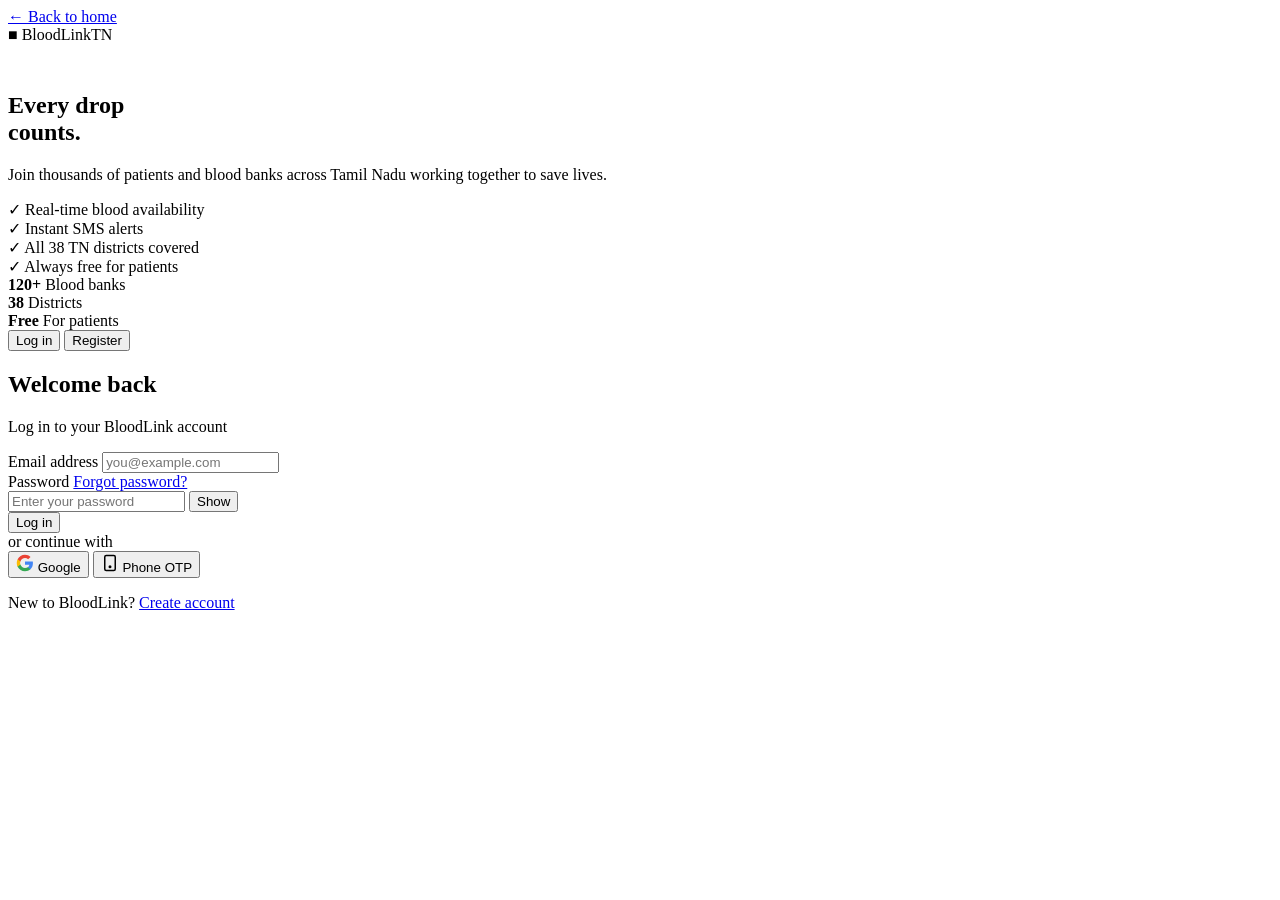
==== register.html @ 97893dd9 "Add files via upload" ====
<!DOCTYPE html>
<html lang="en">
<head>
  <meta charset="UTF-8"/>
  <meta name="viewport" content="width=device-width, initial-scale=1.0"/>
  <title>Login / Register — BloodLink TN</title>
  <link rel="stylesheet" href="../css/style.css"/>
  <link rel="stylesheet" href="../css/auth.css"/>
  <link href="https://fonts.googleapis.com/css2?family=Sora:wght@300;400;500;600;700&family=Space+Mono:wght@400;700&display=swap" rel="stylesheet"/>
</head>
<body class="auth-body">

  <!-- Back to home -->
  <a href="../index.html" class="auth-back">
    ← Back to home
  </a>

  <div class="auth-wrapper">

    <!-- ── LEFT PANEL (branding) ── -->
    <div class="auth-left">
      <div class="auth-left-inner">
        <div class="nav-logo" style="margin-bottom:48px">
          <span class="logo-drop">&#9632;</span>
          <span class="logo-text">BloodLink<span class="logo-tn">TN</span></span>
        </div>
        <h2 class="auth-tagline">Every drop<br/>counts.</h2>
        <p class="auth-sub">Join thousands of patients and blood banks across Tamil Nadu working together to save lives.</p>

        <div class="auth-features">
          <div class="auth-feature">
            <span class="feature-icon">&#10003;</span>
            <span>Real-time blood availability</span>
          </div>
          <div class="auth-feature">
            <span class="feature-icon">&#10003;</span>
            <span>Instant SMS alerts</span>
          </div>
          <div class="auth-feature">
            <span class="feature-icon">&#10003;</span>
            <span>All 38 TN districts covered</span>
          </div>
          <div class="auth-feature">
            <span class="feature-icon">&#10003;</span>
            <span>Always free for patients</span>
          </div>
        </div>

        <div class="auth-stats-mini">
          <div>
            <strong>120+</strong>
            <span>Blood banks</span>
          </div>
          <div>
            <strong>38</strong>
            <span>Districts</span>
          </div>
          <div>
            <strong>Free</strong>
            <span>For patients</span>
          </div>
        </div>
      </div>
    </div>

    <!-- ── RIGHT PANEL (form) ── -->
    <div class="auth-right">
      <div class="auth-card">

        <!-- Tab switcher -->
        <div class="auth-tabs">
          <button class="auth-tab active" id="tabLogin" onclick="showTab('login')">Log in</button>
          <button class="auth-tab" id="tabRegister" onclick="showTab('register')">Register</button>
        </div>

        <!-- ══════════════════════════════
             LOGIN FORM
        ══════════════════════════════ -->
        <div id="formLogin">
          <div class="form-header">
            <h2>Welcome back</h2>
            <p>Log in to your BloodLink account</p>
          </div>

          <form id="loginForm" novalidate>

            <div class="form-group">
              <label for="loginEmail">Email address</label>
              <input
                type="email"
                id="loginEmail"
                name="email"
                placeholder="you@example.com"
                autocomplete="email"
              />
              <span class="field-error" id="loginEmailErr"></span>
            </div>

            <div class="form-group">
              <label for="loginPassword">
                Password
                <a href="#" class="label-link">Forgot password?</a>
              </label>
              <div class="input-wrap">
                <input
                  type="password"
                  id="loginPassword"
                  name="password"
                  placeholder="Enter your password"
                  autocomplete="current-password"
                />
                <button type="button" class="toggle-pw" onclick="togglePassword('loginPassword', this)">Show</button>
              </div>
              <span class="field-error" id="loginPasswordErr"></span>
            </div>

            <div id="loginAlert" class="form-alert" style="display:none"></div>

            <button type="submit" class="btn-submit" id="loginBtn">
              <span class="btn-text">Log in</span>
              <span class="btn-loader" style="display:none">...</span>
            </button>

          </form>

          <div class="auth-divider"><span>or continue with</span></div>

          <div class="social-btns">
            <button class="social-btn" onclick="alert('Google login — connect to Firebase Auth in backend step')">
              <svg viewBox="0 0 24 24" width="18" height="18"><path d="M22.56 12.25c0-.78-.07-1.53-.2-2.25H12v4.26h5.92c-.26 1.37-1.04 2.53-2.21 3.31v2.77h3.57c2.08-1.92 3.28-4.74 3.28-8.09z" fill="#4285F4"/><path d="M12 23c2.97 0 5.46-.98 7.28-2.66l-3.57-2.77c-.98.66-2.23 1.06-3.71 1.06-2.86 0-5.29-1.93-6.16-4.53H2.18v2.84C3.99 20.53 7.7 23 12 23z" fill="#34A853"/><path d="M5.84 14.09c-.22-.66-.35-1.36-.35-2.09s.13-1.43.35-2.09V7.07H2.18C1.43 8.55 1 10.22 1 12s.43 3.45 1.18 4.93l2.85-2.22.81-.62z" fill="#FBBC05"/><path d="M12 5.38c1.62 0 3.06.56 4.21 1.64l3.15-3.15C17.45 2.09 14.97 1 12 1 7.7 1 3.99 3.47 2.18 7.07l3.66 2.84c.87-2.6 3.3-4.53 6.16-4.53z" fill="#EA4335"/></svg>
              Google
            </button>
            <button class="social-btn" onclick="alert('Phone OTP — connect to MSG91 in backend step')">
              <svg viewBox="0 0 24 24" width="18" height="18" fill="none" stroke="currentColor" stroke-width="2"><rect x="5" y="2" width="14" height="20" rx="2"/><circle cx="12" cy="17" r="1" fill="currentColor"/></svg>
              Phone OTP
            </button>
          </div>

          <p class="auth-switch">
            New to BloodLink? <a href="#" onclick="showTab('register')">Create account</a>
          </p>
        </div>

        <!-- ══════════════════════════════
             REGISTER FORM
        ══════════════════════════════ -->
        <div id="formRegister" style="display:none">
          <div class="form-header">
            <h2>Create account</h2>
            <p>Join BloodLink TN — it's free</p>
          </div>

          <!-- Role selection -->
          <div class="role-select-group">
            <p class="role-select-label">I am registering as:</p>
            <div class="role-options">
              <label class="role-option">
                <input type="radio" name="role" value="patient" checked/>
                <div class="role-option-box">
                  <span class="role-option-icon">P</span>
                  <span class="role-option-title">Patient</span>
                  <span class="role-option-desc">Find blood</span>
                </div>
              </label>
              <label class="role-option">
                <input type="radio" name="role" value="bloodbank"/>
                <div class="role-option-box">
                  <span class="role-option-icon" style="background:#FFF0EF;color:#E8221A">B</span>
                  <span class="role-option-title">Blood bank</span>
                  <span class="role-option-desc">Manage stock</span>
                </div>
              </label>
              <label class="role-option">
                <input type="radio" name="role" value="hospital"/>
                <div class="role-option-box">
                  <span class="role-option-icon" style="background:#EDFDF5;color:#0D7A4A">H</span>
                  <span class="role-option-title">Hospital</span>
                  <span class="role-option-desc">Place requests</span>
                </div>
              </label>
            </div>
          </div>

          <form id="registerForm" novalidate>

            <div class="form-row">
              <div class="form-group">
                <label for="regFirstName">First name</label>
                <input type="text" id="regFirstName" placeholder="Arun" autocomplete="given-name"/>
                <span class="field-error" id="regFirstNameErr"></span>
              </div>
              <div class="form-group">
                <label for="regLastName">Last name</label>
                <input type="text" id="regLastName" placeholder="Kumar" autocomplete="family-name"/>
                <span class="field-error" id="regLastNameErr"></span>
              </div>
            </div>

            <div class="form-group" id="orgNameGroup" style="display:none">
              <label for="regOrgName">Organisation name</label>
              <input type="text" id="regOrgName" placeholder="Salem Government Blood Bank"/>
              <span class="field-error" id="regOrgNameErr"></span>
            </div>

            <div class="form-group">
              <label for="regEmail">Email address</label>
              <input type="email" id="regEmail" placeholder="you@example.com" autocomplete="email"/>
              <span class="field-error" id="regEmailErr"></span>
            </div>

            <div class="form-group">
              <label for="regPhone">Phone number</label>
              <div class="input-wrap">
                <span class="input-prefix">+91</span>
                <input type="tel" id="regPhone" placeholder="98765 43210" maxlength="10" autocomplete="tel"/>
              </div>
              <span class="field-error" id="regPhoneErr"></span>
            </div>

            <div class="form-group">
              <label for="regDistrict">District</label>
              <select id="regDistrict">
                <option value="">Select your district</option>
                <option>Salem</option><option>Chennai</option><option>Coimbatore</option>
                <option>Madurai</option><option>Tiruchirappalli</option><option>Tirunelveli</option>
                <option>Erode</option><option>Vellore</option><option>Thoothukudi</option>
                <option>Thanjavur</option><option>Dharmapuri</option><option>Namakkal</option>
                <option>Krishnagiri</option><option>Dindigul</option><option>Virudhunagar</option>
                <option>Kanyakumari</option><option>Nilgiris</option><option>Ramanathapuram</option>
                <option>Tiruppur</option><option>Kancheepuram</option><option>Villupuram</option>
                <option>Cuddalore</option><option>Nagapattinam</option><option>Tiruvarur</option>
                <option>Perambalur</option><option>Ariyalur</option><option>Pudukkottai</option>
                <option>Sivaganga</option><option>Theni</option><option>Tenkasi</option>
                <option>Tirupattur</option><option>Ranipet</option><option>Chengalpattu</option>
                <option>Kallakurichi</option><option>Mayiladuthurai</option>
                <option>Tiruvannamalai</option><option>Karur</option><option>Tirupathur</option>
              </select>
              <span class="field-error" id="regDistrictErr"></span>
            </div>

            <div class="form-group">
              <label for="regPassword">Password</label>
              <div class="input-wrap">
                <input type="password" id="regPassword" placeholder="Min. 8 characters" autocomplete="new-password"/>
                <button type="button" class="toggle-pw" onclick="togglePassword('regPassword', this)">Show</button>
              </div>
              <div class="password-strength" id="pwStrength" style="display:none">
                <div class="strength-bar"><div class="strength-fill" id="strengthFill"></div></div>
                <span class="strength-label" id="strengthLabel"></span>
              </div>
              <span class="field-error" id="regPasswordErr"></span>
            </div>

            <div class="form-group">
              <label class="checkbox-label">
                <input type="checkbox" id="regTerms"/>
                <span>I agree to the <a href="#" class="label-link">Terms of Service</a> and <a href="#" class="label-link">Privacy Policy</a></span>
              </label>
              <span class="field-error" id="regTermsErr"></span>
            </div>

            <div id="registerAlert" class="form-alert" style="display:none"></div>

            <button type="submit" class="btn-submit" id="registerBtn">
              <span class="btn-text">Create account</span>
              <span class="btn-loader" style="display:none">Creating...</span>
            </button>

          </form>

          <p class="auth-switch">
            Already have an account? <a href="#" onclick="showTab('login')">Log in</a>
          </p>
        </div>

      </div><!-- /auth-card -->
    </div><!-- /auth-right -->
  </div><!-- /auth-wrapper -->

  <script src="../js/auth.js"></script>
</body>
</html>
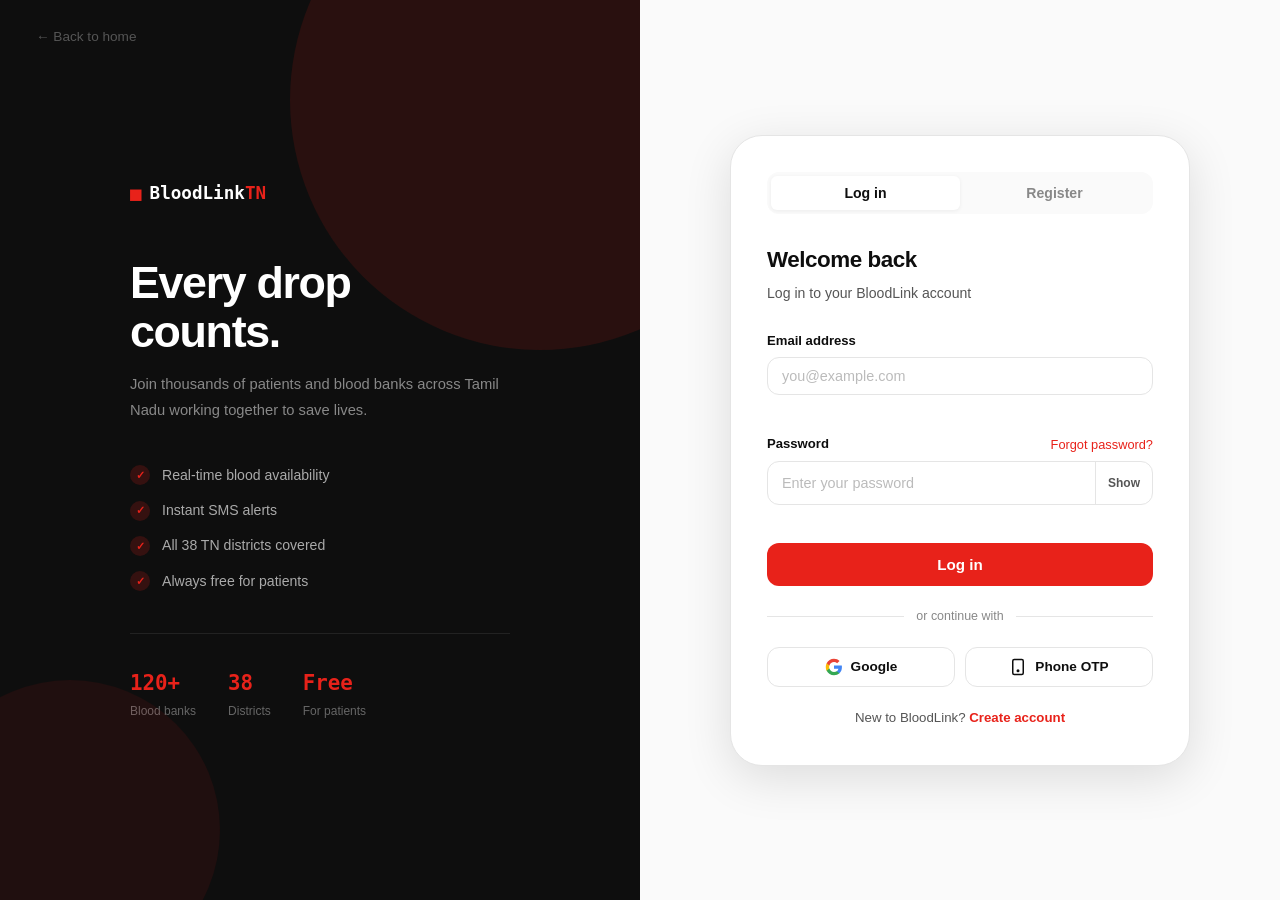
==== commit cd441f4e: "Update stylesheet links in register.html" ====
--- a/register.html
+++ b/register.html
@@ -4,8 +4,8 @@
   <meta charset="UTF-8"/>
   <meta name="viewport" content="width=device-width, initial-scale=1.0"/>
   <title>Login / Register — BloodLink TN</title>
-  <link rel="stylesheet" href="../css/style.css"/>
-  <link rel="stylesheet" href="../css/auth.css"/>
+  <link rel="stylesheet" href="style.css"/>
+  <link rel="stylesheet" href="auth.css"/>
   <link href="https://fonts.googleapis.com/css2?family=Sora:wght@300;400;500;600;700&family=Space+Mono:wght@400;700&display=swap" rel="stylesheet"/>
 </head>
 <body class="auth-body">
--- a/style.css
+++ b/style.css
@@ -0,0 +1,694 @@
+/* ═══════════════════════════════════════════
+   BLOODLINK TN — MAIN STYLESHEET
+   Structure:
+   1. CSS Variables (colors, fonts, spacing)
+   2. Reset & Base
+   3. Navbar
+   4. Hero
+   5. Sections (How, Roles, Districts, Impact, CTA)
+   6. Footer
+   7. Utilities
+   8. Animations
+   9. Responsive (mobile)
+═══════════════════════════════════════════ */
+
+/* ─── 1. CSS VARIABLES ─────────────────── */
+:root {
+  --red:       #E8221A;
+  --red-dark:  #B81A14;
+  --red-light: #FFF0EF;
+  --red-mid:   #FFDFDD;
+
+  --dark:      #0E0E0E;
+  --dark-2:    #1A1A1A;
+  --dark-3:    #2A2A2A;
+  --mid:       #555555;
+  --muted:     #888888;
+  --border:    #E5E5E5;
+  --bg:        #FAFAFA;
+  --white:     #FFFFFF;
+
+  --font-body: 'Sora', sans-serif;
+  --font-mono: 'Space Mono', monospace;
+
+  --radius-sm: 6px;
+  --radius-md: 12px;
+  --radius-lg: 20px;
+  --radius-xl: 32px;
+
+  --shadow-sm: 0 1px 4px rgba(0,0,0,0.06);
+  --shadow-md: 0 4px 20px rgba(0,0,0,0.08);
+  --shadow-lg: 0 12px 48px rgba(0,0,0,0.12);
+
+  --nav-h: 68px;
+  --max-w: 1160px;
+}
+
+/* ─── 2. RESET & BASE ──────────────────── */
+*, *::before, *::after { box-sizing: border-box; margin: 0; padding: 0; }
+
+html { scroll-behavior: smooth; font-size: 16px; }
+
+body {
+  font-family: var(--font-body);
+  color: var(--dark);
+  background: var(--white);
+  line-height: 1.65;
+  -webkit-font-smoothing: antialiased;
+}
+
+a { text-decoration: none; color: inherit; }
+img { max-width: 100%; display: block; }
+ul { list-style: none; }
+button { font-family: inherit; cursor: pointer; border: none; background: none; }
+
+/* ─── BUTTONS ──────────────────────────── */
+.btn-primary {
+  display: inline-flex;
+  align-items: center;
+  gap: 6px;
+  background: var(--red);
+  color: var(--white);
+  font-family: var(--font-body);
+  font-weight: 600;
+  font-size: 0.9rem;
+  padding: 10px 22px;
+  border-radius: var(--radius-md);
+  transition: background .2s, transform .15s;
+  border: 2px solid var(--red);
+}
+.btn-primary:hover { background: var(--red-dark); border-color: var(--red-dark); transform: translateY(-1px); }
+.btn-primary:active { transform: translateY(0); }
+
+.btn-ghost {
+  display: inline-flex;
+  align-items: center;
+  font-weight: 500;
+  font-size: 0.9rem;
+  color: var(--dark);
+  padding: 10px 20px;
+  border-radius: var(--radius-md);
+  border: 2px solid transparent;
+  transition: background .2s, border-color .2s;
+}
+.btn-ghost:hover { background: var(--bg); border-color: var(--border); }
+
+.btn-outline {
+  display: inline-flex;
+  align-items: center;
+  font-weight: 600;
+  font-size: 0.9rem;
+  color: var(--dark);
+  padding: 10px 22px;
+  border-radius: var(--radius-md);
+  border: 2px solid var(--dark);
+  transition: background .2s, color .2s;
+}
+.btn-outline:hover { background: var(--dark); color: var(--white); }
+
+.btn-lg { padding: 14px 32px; font-size: 1rem; border-radius: var(--radius-lg); }
+
+/* ─── 3. NAVBAR ────────────────────────── */
+.navbar {
+  position: fixed;
+  top: 0; left: 0; right: 0;
+  z-index: 100;
+  background: rgba(255,255,255,0.92);
+  backdrop-filter: blur(12px);
+  -webkit-backdrop-filter: blur(12px);
+  border-bottom: 1px solid transparent;
+  transition: border-color .3s, box-shadow .3s;
+}
+.navbar.scrolled {
+  border-color: var(--border);
+  box-shadow: var(--shadow-sm);
+}
+
+.nav-container {
+  max-width: var(--max-w);
+  margin: 0 auto;
+  padding: 0 24px;
+  height: var(--nav-h);
+  display: flex;
+  align-items: center;
+  gap: 32px;
+}
+
+.nav-logo {
+  display: flex;
+  align-items: center;
+  gap: 8px;
+  font-family: var(--font-mono);
+  font-weight: 700;
+  font-size: 1.1rem;
+  flex-shrink: 0;
+}
+.logo-drop { color: var(--red); font-size: 1.2rem; }
+.logo-tn { color: var(--red); }
+
+.nav-links {
+  display: flex;
+  align-items: center;
+  gap: 8px;
+  flex: 1;
+}
+.nav-links a {
+  font-size: 0.88rem;
+  font-weight: 500;
+  color: var(--mid);
+  padding: 6px 12px;
+  border-radius: var(--radius-sm);
+  transition: color .2s, background .2s;
+}
+.nav-links a:hover { color: var(--dark); background: var(--bg); }
+
+.nav-actions { display: flex; align-items: center; gap: 8px; margin-left: auto; }
+
+.nav-toggle { display: none; flex-direction: column; gap: 5px; padding: 6px; }
+.nav-toggle span {
+  display: block; width: 22px; height: 2px;
+  background: var(--dark); border-radius: 2px;
+  transition: transform .3s, opacity .3s;
+}
+
+.nav-mobile {
+  display: none;
+  flex-direction: column;
+  padding: 12px 24px 20px;
+  gap: 4px;
+  border-top: 1px solid var(--border);
+}
+.nav-mobile a {
+  font-size: 1rem;
+  font-weight: 500;
+  padding: 10px 12px;
+  border-radius: var(--radius-sm);
+  color: var(--mid);
+  transition: background .2s;
+}
+.nav-mobile a:hover { background: var(--bg); }
+.nav-mobile.open { display: flex; }
+
+/* ─── 4. HERO ──────────────────────────── */
+.hero {
+  min-height: 100vh;
+  padding: calc(var(--nav-h) + 60px) 24px 60px;
+  display: flex;
+  flex-direction: column;
+  align-items: center;
+  justify-content: center;
+  position: relative;
+  overflow: hidden;
+  background: var(--white);
+}
+
+.hero-bg {
+  position: absolute;
+  inset: 0;
+  pointer-events: none;
+  overflow: hidden;
+}
+.hero-circle {
+  position: absolute;
+  border-radius: 50%;
+}
+.c1 {
+  width: 600px; height: 600px;
+  top: -200px; right: -150px;
+  background: var(--red-light);
+  opacity: 0.6;
+}
+.c2 {
+  width: 400px; height: 400px;
+  bottom: -100px; left: -100px;
+  background: var(--red-mid);
+  opacity: 0.4;
+}
+.hero-grid {
+  position: absolute;
+  inset: 0;
+  background-image:
+    linear-gradient(var(--border) 1px, transparent 1px),
+    linear-gradient(90deg, var(--border) 1px, transparent 1px);
+  background-size: 48px 48px;
+  opacity: 0.4;
+}
+
+.hero-content {
+  position: relative;
+  text-align: center;
+  max-width: 740px;
+  margin: 0 auto;
+  animation: fadeUp .7s ease both;
+}
+
+.hero-badge {
+  display: inline-flex;
+  align-items: center;
+  gap: 8px;
+  background: var(--red-light);
+  color: var(--red-dark);
+  font-size: 0.8rem;
+  font-weight: 600;
+  padding: 6px 14px;
+  border-radius: 999px;
+  margin-bottom: 28px;
+  border: 1px solid var(--red-mid);
+}
+.badge-dot {
+  width: 7px; height: 7px;
+  background: var(--red);
+  border-radius: 50%;
+  animation: pulse 1.8s ease-in-out infinite;
+}
+
+.hero-title {
+  font-size: clamp(2.4rem, 6vw, 4.2rem);
+  font-weight: 700;
+  line-height: 1.1;
+  letter-spacing: -0.03em;
+  margin-bottom: 20px;
+}
+.title-accent { color: var(--red); }
+
+.hero-sub {
+  font-size: 1.05rem;
+  color: var(--mid);
+  max-width: 560px;
+  margin: 0 auto 36px;
+  line-height: 1.75;
+}
+
+.hero-cta {
+  display: flex;
+  gap: 12px;
+  justify-content: center;
+  flex-wrap: wrap;
+  margin-bottom: 48px;
+}
+
+.hero-search-preview {
+  background: var(--white);
+  border: 1.5px solid var(--border);
+  border-radius: var(--radius-xl);
+  padding: 8px;
+  box-shadow: var(--shadow-lg);
+  max-width: 560px;
+  margin: 0 auto;
+}
+.search-box {
+  display: flex;
+  align-items: stretch;
+  gap: 0;
+}
+.search-field {
+  flex: 1;
+  padding: 10px 16px;
+  text-align: left;
+}
+.search-field label {
+  display: block;
+  font-size: 0.7rem;
+  font-weight: 600;
+  color: var(--muted);
+  text-transform: uppercase;
+  letter-spacing: .05em;
+  margin-bottom: 4px;
+}
+.search-field select {
+  border: none;
+  background: none;
+  font-family: var(--font-body);
+  font-size: 0.95rem;
+  font-weight: 600;
+  color: var(--dark);
+  width: 100%;
+  cursor: not-allowed;
+  opacity: 0.8;
+}
+.search-divider { width: 1px; background: var(--border); margin: 8px 0; }
+.search-btn {
+  background: var(--red);
+  color: var(--white);
+  font-weight: 700;
+  font-size: 0.9rem;
+  padding: 12px 24px;
+  border-radius: var(--radius-lg);
+  white-space: nowrap;
+  transition: background .2s;
+  align-self: stretch;
+  display: flex;
+  align-items: center;
+}
+.search-btn:hover { background: var(--red-dark); }
+.search-note {
+  font-size: 0.75rem;
+  color: var(--muted);
+  text-align: center;
+  margin-top: 8px;
+  padding: 4px 0;
+}
+
+.hero-stats {
+  position: relative;
+  display: flex;
+  gap: 0;
+  margin-top: 64px;
+  background: var(--white);
+  border: 1px solid var(--border);
+  border-radius: var(--radius-lg);
+  overflow: hidden;
+  box-shadow: var(--shadow-md);
+  animation: fadeUp .7s .3s ease both;
+  width: 100%;
+  max-width: 640px;
+}
+.stat-item {
+  flex: 1;
+  display: flex;
+  flex-direction: column;
+  align-items: center;
+  padding: 20px 12px;
+  border-right: 1px solid var(--border);
+}
+.stat-item:last-child { border-right: none; }
+.stat-num {
+  font-family: var(--font-mono);
+  font-size: 1.6rem;
+  font-weight: 700;
+  color: var(--red);
+  line-height: 1;
+  margin-bottom: 6px;
+}
+.stat-label {
+  font-size: 0.72rem;
+  color: var(--muted);
+  font-weight: 500;
+  text-transform: uppercase;
+  letter-spacing: .04em;
+  text-align: center;
+}
+
+/* ─── 5. SECTIONS ──────────────────────── */
+.container {
+  max-width: var(--max-w);
+  margin: 0 auto;
+  padding: 0 24px;
+}
+
+.section-header {
+  text-align: center;
+  margin-bottom: 56px;
+}
+.section-tag {
+  display: inline-block;
+  font-size: 0.75rem;
+  font-weight: 700;
+  text-transform: uppercase;
+  letter-spacing: .1em;
+  color: var(--red);
+  background: var(--red-light);
+  padding: 4px 12px;
+  border-radius: 999px;
+  margin-bottom: 14px;
+}
+.section-header h2 {
+  font-size: clamp(1.8rem, 4vw, 2.6rem);
+  font-weight: 700;
+  letter-spacing: -0.02em;
+  margin-bottom: 12px;
+}
+.section-header p {
+  font-size: 1rem;
+  color: var(--mid);
+  max-width: 480px;
+  margin: 0 auto;
+}
+
+/* HOW IT WORKS */
+.how {
+  padding: 100px 0;
+  background: var(--bg);
+}
+.steps {
+  display: flex;
+  align-items: flex-start;
+  gap: 0;
+}
+.step {
+  flex: 1;
+  text-align: center;
+  padding: 36px 24px;
+  background: var(--white);
+  border: 1px solid var(--border);
+  border-radius: var(--radius-lg);
+  transition: box-shadow .25s, transform .25s;
+}
+.step:hover { box-shadow: var(--shadow-md); transform: translateY(-4px); }
+.step-num {
+  font-family: var(--font-mono);
+  font-size: 0.72rem;
+  font-weight: 700;
+  color: var(--red);
+  letter-spacing: .08em;
+  margin-bottom: 16px;
+}
+.step-icon {
+  width: 52px; height: 52px;
+  background: var(--red-light);
+  border-radius: var(--radius-md);
+  display: flex;
+  align-items: center;
+  justify-content: center;
+  margin: 0 auto 20px;
+  color: var(--red);
+}
+.step-icon svg { width: 26px; height: 26px; }
+.step h3 { font-size: 1.05rem; font-weight: 600; margin-bottom: 10px; }
+.step p { font-size: 0.88rem; color: var(--mid); line-height: 1.7; }
+.step-arrow {
+  font-size: 1.5rem;
+  color: var(--border);
+  padding: 60px 8px 0;
+  flex-shrink: 0;
+}
+
+/* ROLES */
+.roles-section { padding: 100px 0; background: var(--white); }
+.roles-grid { display: grid; grid-template-columns: repeat(3, 1fr); gap: 24px; }
+.role-card {
+  padding: 36px 28px;
+  border: 1.5px solid var(--border);
+  border-radius: var(--radius-lg);
+  transition: border-color .25s, box-shadow .25s, transform .25s;
+}
+.role-card:hover {
+  border-color: var(--red);
+  box-shadow: 0 0 0 4px var(--red-light);
+  transform: translateY(-3px);
+}
+.role-icon {
+  width: 52px; height: 52px;
+  border-radius: var(--radius-md);
+  display: flex;
+  align-items: center;
+  justify-content: center;
+  font-family: var(--font-mono);
+  font-size: 1.2rem;
+  font-weight: 700;
+  margin-bottom: 20px;
+}
+.patient-icon { background: #EEF6FF; color: #1A62C4; }
+.bank-icon    { background: var(--red-light); color: var(--red); }
+.hospital-icon{ background: #EDFDF5; color: #0D7A4A; }
+.role-card h3 { font-size: 1.05rem; font-weight: 600; margin-bottom: 10px; }
+.role-card p  { font-size: 0.88rem; color: var(--mid); line-height: 1.7; margin-bottom: 20px; }
+.role-link    { font-size: 0.88rem; font-weight: 600; color: var(--red); }
+.role-link:hover { text-decoration: underline; }
+
+/* DISTRICTS */
+.districts {
+  padding: 100px 0;
+  background: var(--dark);
+  color: var(--white);
+}
+.districts .section-tag { background: rgba(232,34,26,0.2); }
+.districts .section-header h2 { color: var(--white); }
+.districts .section-header p  { color: #999; }
+.district-cloud {
+  display: flex;
+  flex-wrap: wrap;
+  gap: 10px;
+  justify-content: center;
+  max-width: 800px;
+  margin: 0 auto 20px;
+}
+.district-tag {
+  padding: 8px 18px;
+  border: 1px solid #333;
+  border-radius: 999px;
+  font-size: 0.85rem;
+  font-weight: 500;
+  color: #777;
+  transition: border-color .2s, color .2s;
+}
+.district-tag.active {
+  border-color: var(--red);
+  color: var(--white);
+  background: rgba(232,34,26,0.1);
+}
+.district-tag.active:hover { background: rgba(232,34,26,0.2); }
+.district-note {
+  text-align: center;
+  font-size: 0.8rem;
+  color: #666;
+  display: flex;
+  align-items: center;
+  justify-content: center;
+  gap: 8px;
+}
+.dot-green { width: 8px; height: 8px; background: #22c55e; border-radius: 50%; display: inline-block; }
+.dot-gray  { width: 8px; height: 8px; background: #555; border-radius: 50%; display: inline-block; }
+
+/* IMPACT */
+.impact { padding: 100px 0; background: var(--bg); }
+.impact-grid {
+  display: grid;
+  grid-template-columns: 1fr 1fr;
+  gap: 64px;
+  align-items: center;
+}
+.impact-text .section-tag { margin-bottom: 16px; }
+.impact-text h2 {
+  font-size: clamp(1.8rem, 3.5vw, 2.4rem);
+  font-weight: 700;
+  letter-spacing: -0.02em;
+  margin-bottom: 16px;
+}
+.impact-text p { font-size: 0.95rem; color: var(--mid); line-height: 1.8; margin-bottom: 28px; }
+.impact-cards { display: grid; grid-template-columns: 1fr 1fr; gap: 16px; }
+.impact-card {
+  background: var(--white);
+  border: 1px solid var(--border);
+  border-radius: var(--radius-lg);
+  padding: 24px 20px;
+  transition: box-shadow .2s;
+}
+.impact-card:hover { box-shadow: var(--shadow-md); }
+.impact-num {
+  display: block;
+  font-family: var(--font-mono);
+  font-size: 1.6rem;
+  font-weight: 700;
+  color: var(--red);
+  margin-bottom: 8px;
+}
+.impact-desc { font-size: 0.82rem; color: var(--mid); line-height: 1.5; }
+
+/* CTA BANNER */
+.cta-banner {
+  padding: 80px 0;
+  background: var(--red);
+  color: var(--white);
+}
+.cta-content { text-align: center; }
+.cta-content h2 {
+  font-size: clamp(1.8rem, 4vw, 2.8rem);
+  font-weight: 700;
+  margin-bottom: 12px;
+}
+.cta-content p { font-size: 1rem; opacity: 0.85; margin-bottom: 32px; }
+.cta-buttons { display: flex; gap: 12px; justify-content: center; flex-wrap: wrap; }
+.cta-banner .btn-primary {
+  background: var(--white);
+  color: var(--red);
+  border-color: var(--white);
+}
+.cta-banner .btn-primary:hover { background: var(--red-light); border-color: var(--red-light); }
+.cta-banner .btn-ghost { color: var(--white); border-color: rgba(255,255,255,0.4); }
+.cta-banner .btn-ghost:hover { background: rgba(255,255,255,0.12); border-color: var(--white); }
+
+/* ─── 6. FOOTER ────────────────────────── */
+.footer {
+  background: var(--dark);
+  color: var(--white);
+  padding: 60px 0 0;
+}
+.footer-top {
+  display: flex;
+  gap: 64px;
+  justify-content: space-between;
+  padding-bottom: 48px;
+  border-bottom: 1px solid #222;
+}
+.footer-brand { max-width: 280px; }
+.footer-brand .logo-text { font-size: 1rem; }
+.footer-brand p { font-size: 0.85rem; color: #666; margin-top: 12px; line-height: 1.7; }
+.footer-links { display: flex; gap: 64px; }
+.footer-col { display: flex; flex-direction: column; gap: 12px; }
+.footer-col h4 { font-size: 0.8rem; font-weight: 700; text-transform: uppercase; letter-spacing: .08em; color: #555; margin-bottom: 4px; }
+.footer-col a { font-size: 0.88rem; color: #888; transition: color .2s; }
+.footer-col a:hover { color: var(--white); }
+.footer-bottom {
+  padding: 20px 0;
+  display: flex;
+  justify-content: space-between;
+  align-items: center;
+  gap: 16px;
+  flex-wrap: wrap;
+}
+.footer-bottom p { font-size: 0.78rem; color: #555; }
+.footer-bottom strong { color: var(--red); }
+
+/* ─── 7. UTILITIES ─────────────────────── */
+.reveal {
+  opacity: 0;
+  transform: translateY(24px);
+  transition: opacity .6s ease, transform .6s ease;
+}
+.reveal.visible { opacity: 1; transform: translateY(0); }
+
+/* ─── 8. ANIMATIONS ────────────────────── */
+@keyframes fadeUp {
+  from { opacity: 0; transform: translateY(28px); }
+  to   { opacity: 1; transform: translateY(0); }
+}
+@keyframes pulse {
+  0%, 100% { opacity: 1; transform: scale(1); }
+  50%       { opacity: 0.6; transform: scale(0.85); }
+}
+
+/* ─── 9. RESPONSIVE ────────────────────── */
+@media (max-width: 900px) {
+  .nav-links { display: none; }
+  .nav-actions { display: none; }
+  .nav-toggle { display: flex; margin-left: auto; }
+
+  .steps { flex-direction: column; }
+  .step-arrow { padding: 0; align-self: center; transform: rotate(90deg); font-size: 1.2rem; }
+
+  .roles-grid { grid-template-columns: 1fr; }
+  .impact-grid { grid-template-columns: 1fr; gap: 40px; }
+  .impact-cards { grid-template-columns: 1fr 1fr; }
+
+  .footer-top { flex-direction: column; gap: 32px; }
+  .footer-links { gap: 32px; }
+  .footer-bottom { flex-direction: column; text-align: center; }
+
+  .hero-stats { flex-wrap: wrap; }
+  .stat-item { min-width: 50%; border-right: none; border-bottom: 1px solid var(--border); }
+  .stat-item:nth-child(odd) { border-right: 1px solid var(--border); }
+  .stat-item:last-child { border-bottom: none; }
+}
+
+@media (max-width: 600px) {
+  .search-box { flex-direction: column; }
+  .search-divider { width: 100%; height: 1px; margin: 0; }
+  .search-btn { border-radius: var(--radius-md); width: 100%; justify-content: center; }
+
+  .impact-cards { grid-template-columns: 1fr; }
+
+  .hero-cta { flex-direction: column; align-items: center; }
+
+  .footer-links { flex-direction: column; gap: 24px; }
+}
--- a/auth.css
+++ b/auth.css
@@ -0,0 +1,464 @@
+/* ═══════════════════════════════════════════
+   BLOODLINK TN — AUTH PAGE STYLES
+   (login.html / register.html)
+═══════════════════════════════════════════ */
+
+/* ─── AUTH LAYOUT ──────────────────────── */
+.auth-body {
+  min-height: 100vh;
+  background: var(--bg);
+  display: flex;
+  flex-direction: column;
+}
+
+.auth-back {
+  position: fixed;
+  top: 20px;
+  left: 24px;
+  font-size: 0.85rem;
+  font-weight: 500;
+  color: var(--mid);
+  z-index: 50;
+  padding: 6px 12px;
+  border-radius: var(--radius-sm);
+  transition: background .2s, color .2s;
+}
+.auth-back:hover { background: var(--white); color: var(--dark); }
+
+.auth-wrapper {
+  display: grid;
+  grid-template-columns: 1fr 1fr;
+  min-height: 100vh;
+}
+
+/* ─── LEFT PANEL ───────────────────────── */
+.auth-left {
+  background: var(--dark);
+  color: var(--white);
+  display: flex;
+  align-items: center;
+  justify-content: center;
+  padding: 60px 48px;
+  position: relative;
+  overflow: hidden;
+}
+.auth-left::before {
+  content: '';
+  position: absolute;
+  width: 500px; height: 500px;
+  top: -150px; right: -150px;
+  background: rgba(232,34,26,0.12);
+  border-radius: 50%;
+  pointer-events: none;
+}
+.auth-left::after {
+  content: '';
+  position: absolute;
+  width: 300px; height: 300px;
+  bottom: -80px; left: -80px;
+  background: rgba(232,34,26,0.08);
+  border-radius: 50%;
+  pointer-events: none;
+}
+
+.auth-left-inner { position: relative; max-width: 380px; }
+
+.auth-left .nav-logo {
+  font-family: var(--font-mono);
+  font-size: 1.1rem;
+  font-weight: 700;
+}
+
+.auth-tagline {
+  font-size: clamp(2rem, 3.5vw, 3rem);
+  font-weight: 700;
+  line-height: 1.1;
+  letter-spacing: -0.03em;
+  margin-bottom: 16px;
+  color: var(--white);
+}
+
+.auth-sub {
+  font-size: 0.92rem;
+  color: #888;
+  line-height: 1.75;
+  margin-bottom: 40px;
+}
+
+.auth-features {
+  display: flex;
+  flex-direction: column;
+  gap: 12px;
+  margin-bottom: 40px;
+}
+.auth-feature {
+  display: flex;
+  align-items: center;
+  gap: 12px;
+  font-size: 0.88rem;
+  color: #aaa;
+}
+.feature-icon {
+  width: 20px; height: 20px;
+  background: rgba(232,34,26,0.18);
+  color: var(--red);
+  border-radius: 50%;
+  display: flex;
+  align-items: center;
+  justify-content: center;
+  font-size: 0.7rem;
+  font-weight: 700;
+  flex-shrink: 0;
+}
+
+.auth-stats-mini {
+  display: flex;
+  gap: 32px;
+  padding-top: 32px;
+  border-top: 1px solid #222;
+}
+.auth-stats-mini div { display: flex; flex-direction: column; gap: 2px; }
+.auth-stats-mini strong {
+  font-family: var(--font-mono);
+  font-size: 1.3rem;
+  font-weight: 700;
+  color: var(--red);
+}
+.auth-stats-mini span { font-size: 0.75rem; color: #666; }
+
+/* ─── RIGHT PANEL ──────────────────────── */
+.auth-right {
+  display: flex;
+  align-items: center;
+  justify-content: center;
+  padding: 40px 24px;
+  overflow-y: auto;
+}
+
+.auth-card {
+  width: 100%;
+  max-width: 460px;
+  background: var(--white);
+  border: 1px solid var(--border);
+  border-radius: var(--radius-xl);
+  padding: 36px;
+  box-shadow: var(--shadow-lg);
+}
+
+/* ─── TABS ─────────────────────────────── */
+.auth-tabs {
+  display: flex;
+  background: var(--bg);
+  border-radius: var(--radius-md);
+  padding: 4px;
+  margin-bottom: 28px;
+}
+.auth-tab {
+  flex: 1;
+  padding: 9px;
+  font-family: var(--font-body);
+  font-size: 0.88rem;
+  font-weight: 600;
+  color: var(--muted);
+  border-radius: var(--radius-sm);
+  transition: background .2s, color .2s, box-shadow .2s;
+}
+.auth-tab.active {
+  background: var(--white);
+  color: var(--dark);
+  box-shadow: var(--shadow-sm);
+}
+.auth-tab:hover:not(.active) { color: var(--dark); }
+
+/* ─── FORM HEADER ──────────────────────── */
+.form-header { margin-bottom: 24px; }
+.form-header h2 {
+  font-size: 1.4rem;
+  font-weight: 700;
+  letter-spacing: -0.02em;
+  margin-bottom: 4px;
+}
+.form-header p { font-size: 0.88rem; color: var(--mid); }
+
+/* ─── FORM ELEMENTS ────────────────────── */
+.form-group {
+  margin-bottom: 18px;
+}
+.form-group label {
+  display: flex;
+  justify-content: space-between;
+  align-items: center;
+  font-size: 0.82rem;
+  font-weight: 600;
+  color: var(--dark);
+  margin-bottom: 6px;
+}
+.label-link {
+  font-weight: 500;
+  color: var(--red);
+  font-size: 0.8rem;
+}
+.label-link:hover { text-decoration: underline; }
+
+.form-group input[type="text"],
+.form-group input[type="email"],
+.form-group input[type="password"],
+.form-group input[type="tel"],
+.form-group select {
+  width: 100%;
+  padding: 10px 14px;
+  font-family: var(--font-body);
+  font-size: 0.9rem;
+  color: var(--dark);
+  background: var(--white);
+  border: 1.5px solid var(--border);
+  border-radius: var(--radius-md);
+  outline: none;
+  transition: border-color .2s, box-shadow .2s;
+}
+.form-group input:focus,
+.form-group select:focus {
+  border-color: var(--red);
+  box-shadow: 0 0 0 3px rgba(232,34,26,0.1);
+}
+.form-group input.error,
+.form-group select.error {
+  border-color: #DC2626;
+}
+.form-group input::placeholder { color: #bbb; }
+.form-group select { appearance: none; cursor: pointer; background-image: url("data:image/svg+xml,%3Csvg xmlns='http://www.w3.org/2000/svg' width='12' height='8' viewBox='0 0 12 8'%3E%3Cpath d='M1 1l5 5 5-5' stroke='%23888' stroke-width='1.5' fill='none' stroke-linecap='round'/%3E%3C/svg%3E"); background-repeat: no-repeat; background-position: right 12px center; padding-right: 32px; }
+
+.form-row {
+  display: grid;
+  grid-template-columns: 1fr 1fr;
+  gap: 12px;
+}
+
+.input-wrap {
+  display: flex;
+  align-items: center;
+  border: 1.5px solid var(--border);
+  border-radius: var(--radius-md);
+  overflow: hidden;
+  transition: border-color .2s, box-shadow .2s;
+}
+.input-wrap:focus-within {
+  border-color: var(--red);
+  box-shadow: 0 0 0 3px rgba(232,34,26,0.1);
+}
+.input-wrap input {
+  border: none !important;
+  box-shadow: none !important;
+  flex: 1;
+}
+.input-wrap input:focus { box-shadow: none !important; }
+.input-prefix {
+  padding: 0 10px 0 14px;
+  font-size: 0.88rem;
+  font-weight: 600;
+  color: var(--mid);
+  border-right: 1px solid var(--border);
+  white-space: nowrap;
+  height: 42px;
+  display: flex;
+  align-items: center;
+}
+.toggle-pw {
+  padding: 0 12px;
+  font-size: 0.75rem;
+  font-weight: 600;
+  color: var(--mid);
+  border-left: 1px solid var(--border);
+  height: 42px;
+  white-space: nowrap;
+  transition: color .2s;
+}
+.toggle-pw:hover { color: var(--dark); }
+
+/* Field error message */
+.field-error {
+  display: block;
+  font-size: 0.75rem;
+  color: #DC2626;
+  margin-top: 4px;
+  min-height: 16px;
+}
+
+/* Password strength bar */
+.password-strength {
+  margin-top: 8px;
+  display: flex;
+  align-items: center;
+  gap: 10px;
+}
+.strength-bar {
+  flex: 1;
+  height: 4px;
+  background: var(--border);
+  border-radius: 2px;
+  overflow: hidden;
+}
+.strength-fill {
+  height: 100%;
+  border-radius: 2px;
+  transition: width .3s, background .3s;
+  width: 0%;
+}
+.strength-label { font-size: 0.72rem; font-weight: 600; white-space: nowrap; }
+
+/* Checkbox */
+.checkbox-label {
+  display: flex !important;
+  align-items: flex-start;
+  gap: 10px;
+  font-size: 0.82rem !important;
+  font-weight: 400 !important;
+  color: var(--mid) !important;
+  cursor: pointer;
+  line-height: 1.5;
+}
+.checkbox-label input[type="checkbox"] {
+  width: 16px; height: 16px;
+  flex-shrink: 0;
+  margin-top: 1px;
+  accent-color: var(--red);
+}
+
+/* Role selector */
+.role-select-group { margin-bottom: 20px; }
+.role-select-label {
+  font-size: 0.82rem;
+  font-weight: 600;
+  color: var(--dark);
+  margin-bottom: 10px;
+}
+.role-options {
+  display: grid;
+  grid-template-columns: repeat(3, 1fr);
+  gap: 10px;
+}
+.role-option { position: relative; cursor: pointer; }
+.role-option input { position: absolute; opacity: 0; width: 0; height: 0; }
+.role-option-box {
+  display: flex;
+  flex-direction: column;
+  align-items: center;
+  gap: 5px;
+  padding: 12px 8px;
+  border: 1.5px solid var(--border);
+  border-radius: var(--radius-md);
+  text-align: center;
+  transition: border-color .2s, background .2s;
+}
+.role-option input:checked + .role-option-box {
+  border-color: var(--red);
+  background: var(--red-light);
+}
+.role-option:hover .role-option-box { border-color: var(--red); }
+.role-option-icon {
+  width: 34px; height: 34px;
+  background: #EEF6FF;
+  color: #1A62C4;
+  border-radius: var(--radius-sm);
+  display: flex;
+  align-items: center;
+  justify-content: center;
+  font-family: var(--font-mono);
+  font-weight: 700;
+  font-size: 0.9rem;
+}
+.role-option-title { font-size: 0.82rem; font-weight: 600; color: var(--dark); }
+.role-option-desc  { font-size: 0.7rem; color: var(--muted); }
+
+/* ─── SUBMIT BUTTON ────────────────────── */
+.btn-submit {
+  width: 100%;
+  padding: 13px;
+  background: var(--red);
+  color: var(--white);
+  font-family: var(--font-body);
+  font-size: 0.95rem;
+  font-weight: 700;
+  border-radius: var(--radius-md);
+  border: none;
+  cursor: pointer;
+  transition: background .2s, transform .15s;
+  margin-top: 4px;
+  display: flex;
+  align-items: center;
+  justify-content: center;
+  gap: 8px;
+}
+.btn-submit:hover { background: var(--red-dark); transform: translateY(-1px); }
+.btn-submit:active { transform: translateY(0); }
+.btn-submit:disabled { opacity: 0.6; cursor: not-allowed; transform: none; }
+
+/* ─── DIVIDER ──────────────────────────── */
+.auth-divider {
+  display: flex;
+  align-items: center;
+  gap: 12px;
+  margin: 20px 0;
+  color: var(--muted);
+  font-size: 0.78rem;
+}
+.auth-divider::before,
+.auth-divider::after {
+  content: '';
+  flex: 1;
+  height: 1px;
+  background: var(--border);
+}
+
+/* ─── SOCIAL BUTTONS ───────────────────── */
+.social-btns { display: grid; grid-template-columns: 1fr 1fr; gap: 10px; }
+.social-btn {
+  display: flex;
+  align-items: center;
+  justify-content: center;
+  gap: 8px;
+  padding: 10px;
+  border: 1.5px solid var(--border);
+  border-radius: var(--radius-md);
+  font-family: var(--font-body);
+  font-size: 0.85rem;
+  font-weight: 600;
+  color: var(--dark);
+  transition: background .2s, border-color .2s;
+}
+.social-btn:hover { background: var(--bg); border-color: #ccc; }
+
+/* ─── FORM ALERT ───────────────────────── */
+.form-alert {
+  padding: 10px 14px;
+  border-radius: var(--radius-md);
+  font-size: 0.83rem;
+  margin-bottom: 14px;
+  font-weight: 500;
+}
+.form-alert.error { background: #FEF2F2; color: #DC2626; border: 1px solid #FCA5A5; }
+.form-alert.success { background: #F0FDF4; color: #16A34A; border: 1px solid #86EFAC; }
+
+/* ─── SWITCH LINK ──────────────────────── */
+.auth-switch {
+  text-align: center;
+  font-size: 0.83rem;
+  color: var(--mid);
+  margin-top: 20px;
+}
+.auth-switch a { color: var(--red); font-weight: 600; }
+.auth-switch a:hover { text-decoration: underline; }
+
+/* ─── RESPONSIVE ───────────────────────── */
+@media (max-width: 860px) {
+  .auth-wrapper { grid-template-columns: 1fr; }
+  .auth-left { display: none; }
+  .auth-back { color: var(--dark); }
+  .auth-right { padding: 80px 20px 40px; }
+  .auth-card { border: none; box-shadow: none; padding: 0; }
+}
+
+@media (max-width: 480px) {
+  .form-row { grid-template-columns: 1fr; }
+  .role-options { grid-template-columns: 1fr 1fr; }
+}
